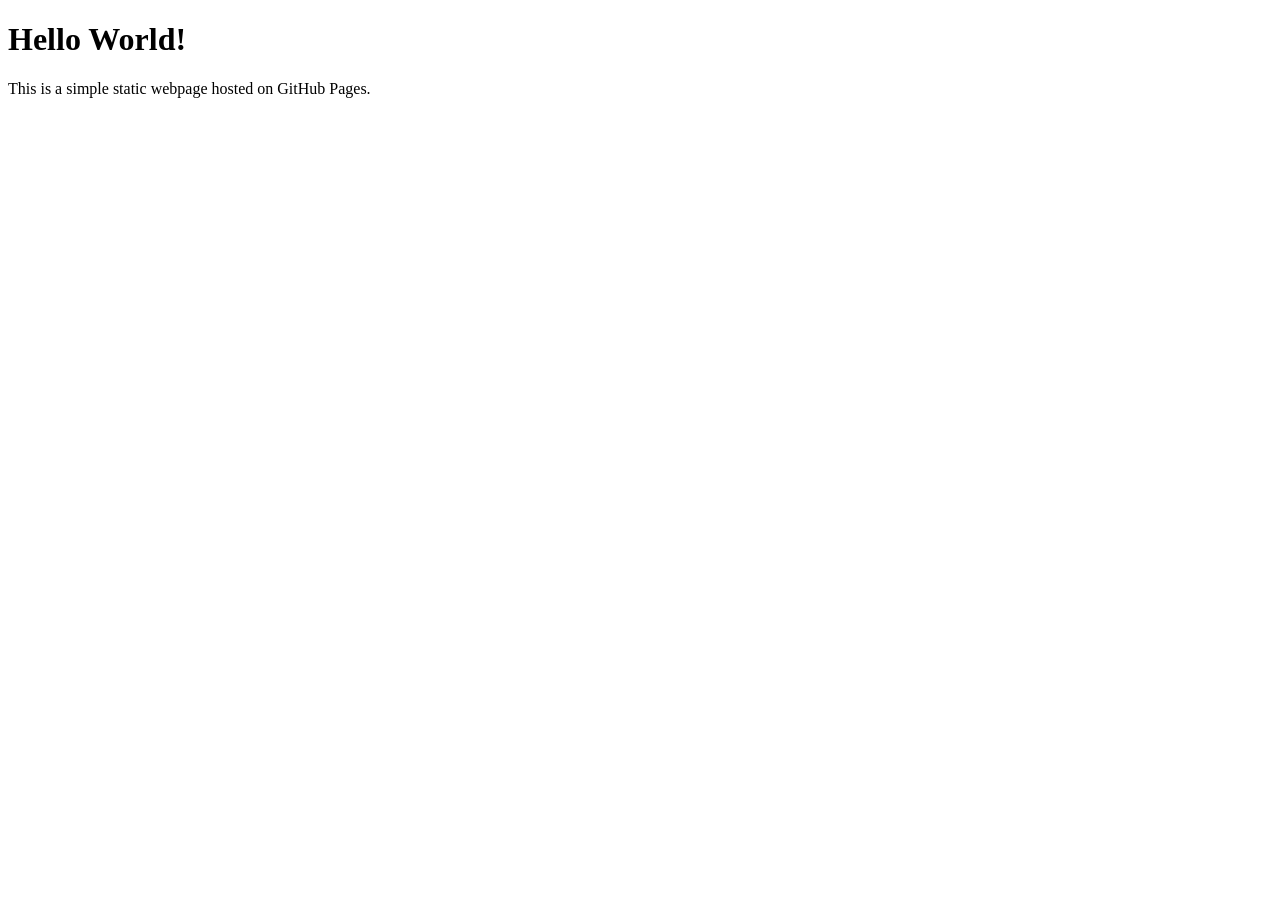
==== index.html @ 8b59b204 "Create index.html" ====
<!DOCTYPE html>
     <html>
     <head>
         <title>Hello World</title>
     </head>
     <body>
         <h1>Hello World!</h1>
         <p>This is a simple static webpage hosted on GitHub Pages.</p>
     </body>
     </html>
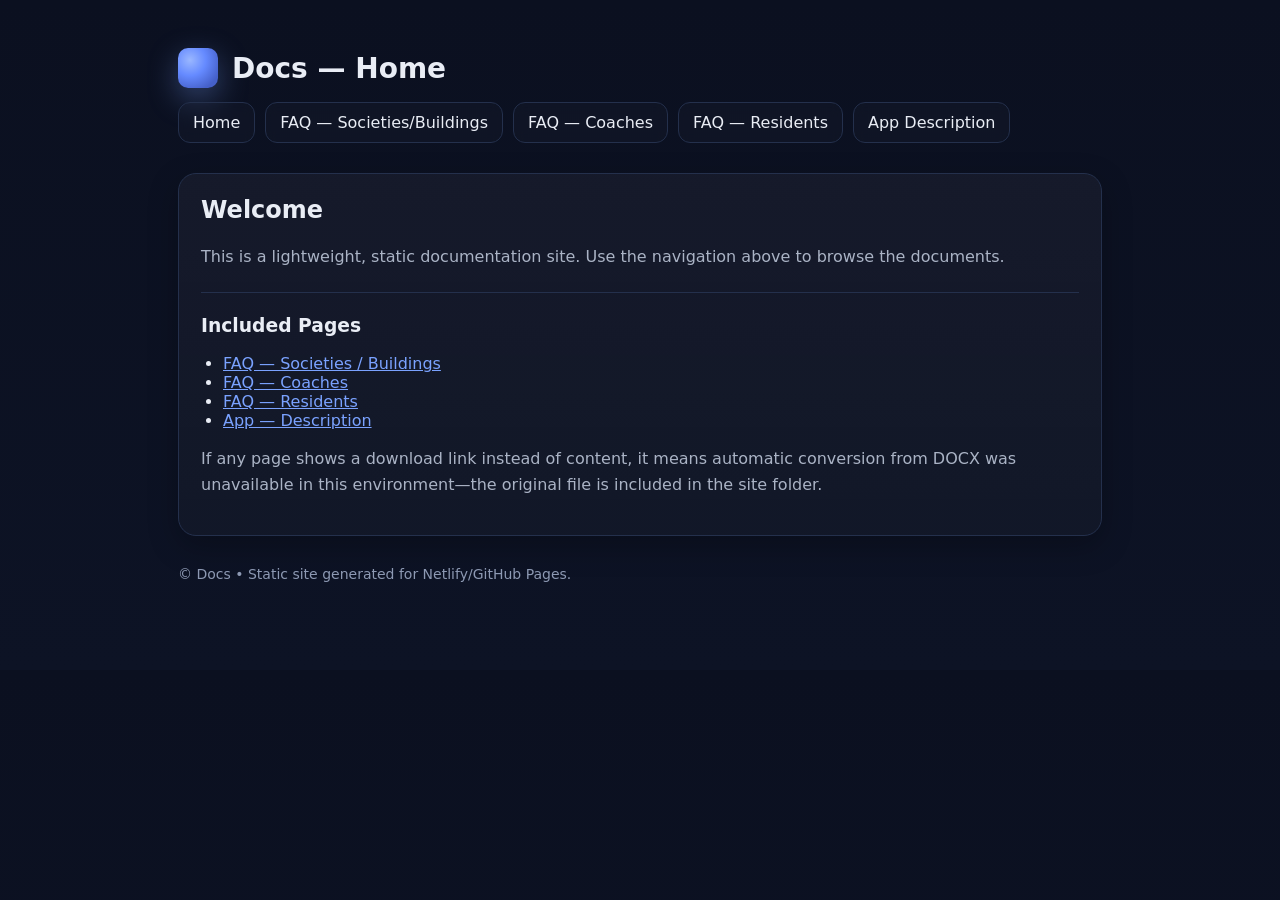
==== commit 53ad71ed: "Add files via upload" ====
--- a/index.html
+++ b/index.html
@@ -1,10 +1,39 @@
- <!DOCTYPE html>
-     <html>
-     <head>
-         <title>Hello World</title>
-     </head>
-     <body>
-         <h1>Hello World!</h1>
-         <p>This is a simple static webpage hosted on GitHub Pages.</p>
-     </body>
-     </html>
+<!doctype html>
+<html lang="en">
+<head>
+  <meta charset="utf-8">
+  <meta name="viewport" content="width=device-width, initial-scale=1">
+  <title>Docs — Home</title>
+  <link rel="stylesheet" href="assets/styles.css">
+</head>
+<body>
+  <div class="container">
+    <div class="header"><div class="logo"></div><h1>Docs — Home</h1></div>
+    
+<nav>
+  <a href="index.html">Home</a>
+  <a href="faq-societies.html">FAQ — Societies/Buildings</a>
+  <a href="faq-coaches.html">FAQ — Coaches</a>
+  <a href="faq-residents.html">FAQ — Residents</a>
+  <a href="app-description.html">App Description</a>
+</nav>
+
+    <div class="card">
+      
+<h2>Welcome</h2>
+<p>This is a lightweight, static documentation site. Use the navigation above to browse the documents.</p>
+<hr/>
+<h3>Included Pages</h3>
+<ul>
+  <li><a href="faq-societies.html">FAQ — Societies / Buildings</a></li>
+  <li><a href="faq-coaches.html">FAQ — Coaches</a></li>
+  <li><a href="faq-residents.html">FAQ — Residents</a></li>
+  <li><a href="app-description.html">App — Description</a></li>
+</ul>
+<p>If any page shows a download link instead of content, it means automatic conversion from DOCX was unavailable in this environment—the original file is included in the site folder.</p>
+
+    </div>
+    <div class="footer">© Docs • Static site generated for Netlify/GitHub Pages.</div>
+  </div>
+</body>
+</html>
--- a/assets/styles.css
+++ b/assets/styles.css
@@ -0,0 +1,19 @@
+
+:root { --bg:#0b1020; --card:#131a2a; --text:#e9edf5; --muted:#aab3c5; --accent:#7aa2ff; }
+*{box-sizing:border-box}
+body{margin:0;font-family:system-ui,-apple-system,Segoe UI,Roboto,Inter,Helvetica,Arial,sans-serif;background:linear-gradient(180deg,#0b1020 0%,#0d1325 100%);color:var(--text);}
+.container{max-width:980px;margin:0 auto;padding:28px;}
+.header{display:flex;gap:14px;align-items:center;margin:20px 0 8px}
+.logo{width:40px;height:40px;border-radius:10px;background:radial-gradient( circle at 30% 30%, #9ab7ff 0, #658aff 40%, #4560c9 80% );box-shadow:0 10px 30px rgba(122,162,255,.35)}
+h1{font-size:28px;margin:0}
+nav{display:flex;flex-wrap:wrap;gap:10px;margin:14px 0 30px}
+nav a{padding:10px 14px;border:1px solid #24304c;border-radius:12px;text-decoration:none;color:var(--text);background:rgba(255,255,255,0.02);backdrop-filter: blur(6px);}
+nav a:hover{border-color:#3b4b73;transform:translateY(-1px);transition:.15s ease}
+.card{background:linear-gradient(180deg, rgba(255,255,255,.04), rgba(255,255,255,.02));border:1px solid #24304c;border-radius:18px;padding:22px;box-shadow:0 10px 30px rgba(0,0,0,.25)}
+.card h2{margin-top:0}
+.card p{color:var(--muted);line-height:1.6}
+.footer{color:#8d99b3;margin:30px 0 60px;font-size:14px}
+hr{border:none;border-top:1px solid #24304c;margin:22px 0}
+ul,ol{padding-left:22px}
+code,kbd,pre{background:#0c1223;border:1px solid #223052;border-radius:8px;padding:2px 6px}
+a{color:var(--accent)}
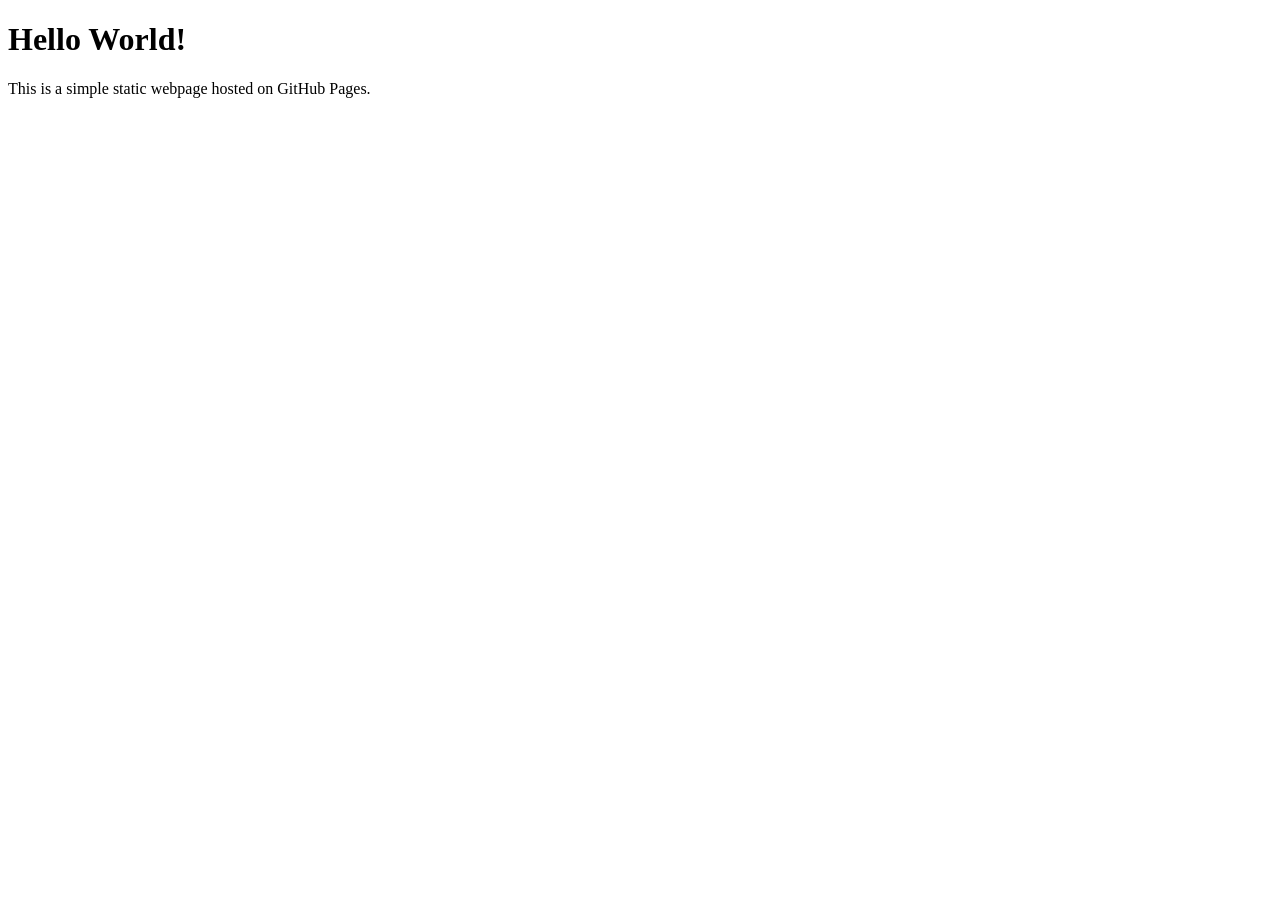
==== commit f88a232f: "Rename index1.html to index.html" ====
--- a/index.html
+++ b/index.html
@@ -1,39 +1,10 @@
-<!doctype html>
-<html lang="en">
-<head>
-  <meta charset="utf-8">
-  <meta name="viewport" content="width=device-width, initial-scale=1">
-  <title>Docs — Home</title>
-  <link rel="stylesheet" href="assets/styles.css">
-</head>
-<body>
-  <div class="container">
-    <div class="header"><div class="logo"></div><h1>Docs — Home</h1></div>
-    
-<nav>
-  <a href="index.html">Home</a>
-  <a href="faq-societies.html">FAQ — Societies/Buildings</a>
-  <a href="faq-coaches.html">FAQ — Coaches</a>
-  <a href="faq-residents.html">FAQ — Residents</a>
-  <a href="app-description.html">App Description</a>
-</nav>
-
-    <div class="card">
-      
-<h2>Welcome</h2>
-<p>This is a lightweight, static documentation site. Use the navigation above to browse the documents.</p>
-<hr/>
-<h3>Included Pages</h3>
-<ul>
-  <li><a href="faq-societies.html">FAQ — Societies / Buildings</a></li>
-  <li><a href="faq-coaches.html">FAQ — Coaches</a></li>
-  <li><a href="faq-residents.html">FAQ — Residents</a></li>
-  <li><a href="app-description.html">App — Description</a></li>
-</ul>
-<p>If any page shows a download link instead of content, it means automatic conversion from DOCX was unavailable in this environment—the original file is included in the site folder.</p>
-
-    </div>
-    <div class="footer">© Docs • Static site generated for Netlify/GitHub Pages.</div>
-  </div>
-</body>
-</html>+ <!DOCTYPE html>
+     <html>
+     <head>
+         <title>Hello World</title>
+     </head>
+     <body>
+         <h1>Hello World!</h1>
+         <p>This is a simple static webpage hosted on GitHub Pages.</p>
+     </body>
+     </html>
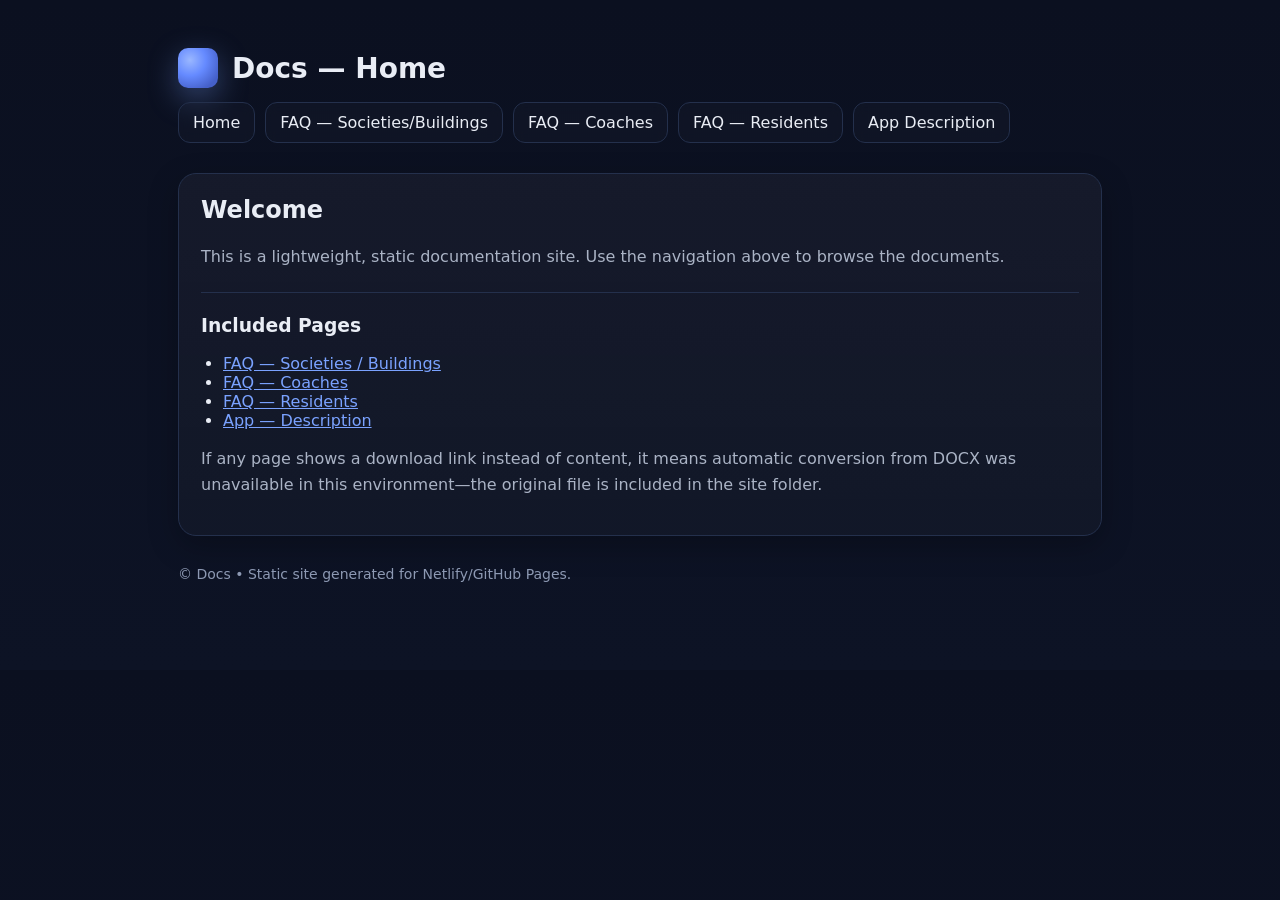
==== commit 9babdef0: "Rename index2.html to index.html" ====
--- a/index.html
+++ b/index.html
@@ -1,10 +1,39 @@
- <!DOCTYPE html>
-     <html>
-     <head>
-         <title>Hello World</title>
-     </head>
-     <body>
-         <h1>Hello World!</h1>
-         <p>This is a simple static webpage hosted on GitHub Pages.</p>
-     </body>
-     </html>
+<!doctype html>
+<html lang="en">
+<head>
+  <meta charset="utf-8">
+  <meta name="viewport" content="width=device-width, initial-scale=1">
+  <title>Docs — Home</title>
+  <link rel="stylesheet" href="assets/styles.css">
+</head>
+<body>
+  <div class="container">
+    <div class="header"><div class="logo"></div><h1>Docs — Home</h1></div>
+    
+<nav>
+  <a href="index.html">Home</a>
+  <a href="faq-societies.html">FAQ — Societies/Buildings</a>
+  <a href="faq-coaches.html">FAQ — Coaches</a>
+  <a href="faq-residents.html">FAQ — Residents</a>
+  <a href="app-description.html">App Description</a>
+</nav>
+
+    <div class="card">
+      
+<h2>Welcome</h2>
+<p>This is a lightweight, static documentation site. Use the navigation above to browse the documents.</p>
+<hr/>
+<h3>Included Pages</h3>
+<ul>
+  <li><a href="faq-societies.html">FAQ — Societies / Buildings</a></li>
+  <li><a href="faq-coaches.html">FAQ — Coaches</a></li>
+  <li><a href="faq-residents.html">FAQ — Residents</a></li>
+  <li><a href="app-description.html">App — Description</a></li>
+</ul>
+<p>If any page shows a download link instead of content, it means automatic conversion from DOCX was unavailable in this environment—the original file is included in the site folder.</p>
+
+    </div>
+    <div class="footer">© Docs • Static site generated for Netlify/GitHub Pages.</div>
+  </div>
+</body>
+</html>
--- a/assets/styles.css
+++ b/assets/styles.css
@@ -0,0 +1,19 @@
+
+:root { --bg:#0b1020; --card:#131a2a; --text:#e9edf5; --muted:#aab3c5; --accent:#7aa2ff; }
+*{box-sizing:border-box}
+body{margin:0;font-family:system-ui,-apple-system,Segoe UI,Roboto,Inter,Helvetica,Arial,sans-serif;background:linear-gradient(180deg,#0b1020 0%,#0d1325 100%);color:var(--text);}
+.container{max-width:980px;margin:0 auto;padding:28px;}
+.header{display:flex;gap:14px;align-items:center;margin:20px 0 8px}
+.logo{width:40px;height:40px;border-radius:10px;background:radial-gradient( circle at 30% 30%, #9ab7ff 0, #658aff 40%, #4560c9 80% );box-shadow:0 10px 30px rgba(122,162,255,.35)}
+h1{font-size:28px;margin:0}
+nav{display:flex;flex-wrap:wrap;gap:10px;margin:14px 0 30px}
+nav a{padding:10px 14px;border:1px solid #24304c;border-radius:12px;text-decoration:none;color:var(--text);background:rgba(255,255,255,0.02);backdrop-filter: blur(6px);}
+nav a:hover{border-color:#3b4b73;transform:translateY(-1px);transition:.15s ease}
+.card{background:linear-gradient(180deg, rgba(255,255,255,.04), rgba(255,255,255,.02));border:1px solid #24304c;border-radius:18px;padding:22px;box-shadow:0 10px 30px rgba(0,0,0,.25)}
+.card h2{margin-top:0}
+.card p{color:var(--muted);line-height:1.6}
+.footer{color:#8d99b3;margin:30px 0 60px;font-size:14px}
+hr{border:none;border-top:1px solid #24304c;margin:22px 0}
+ul,ol{padding-left:22px}
+code,kbd,pre{background:#0c1223;border:1px solid #223052;border-radius:8px;padding:2px 6px}
+a{color:var(--accent)}
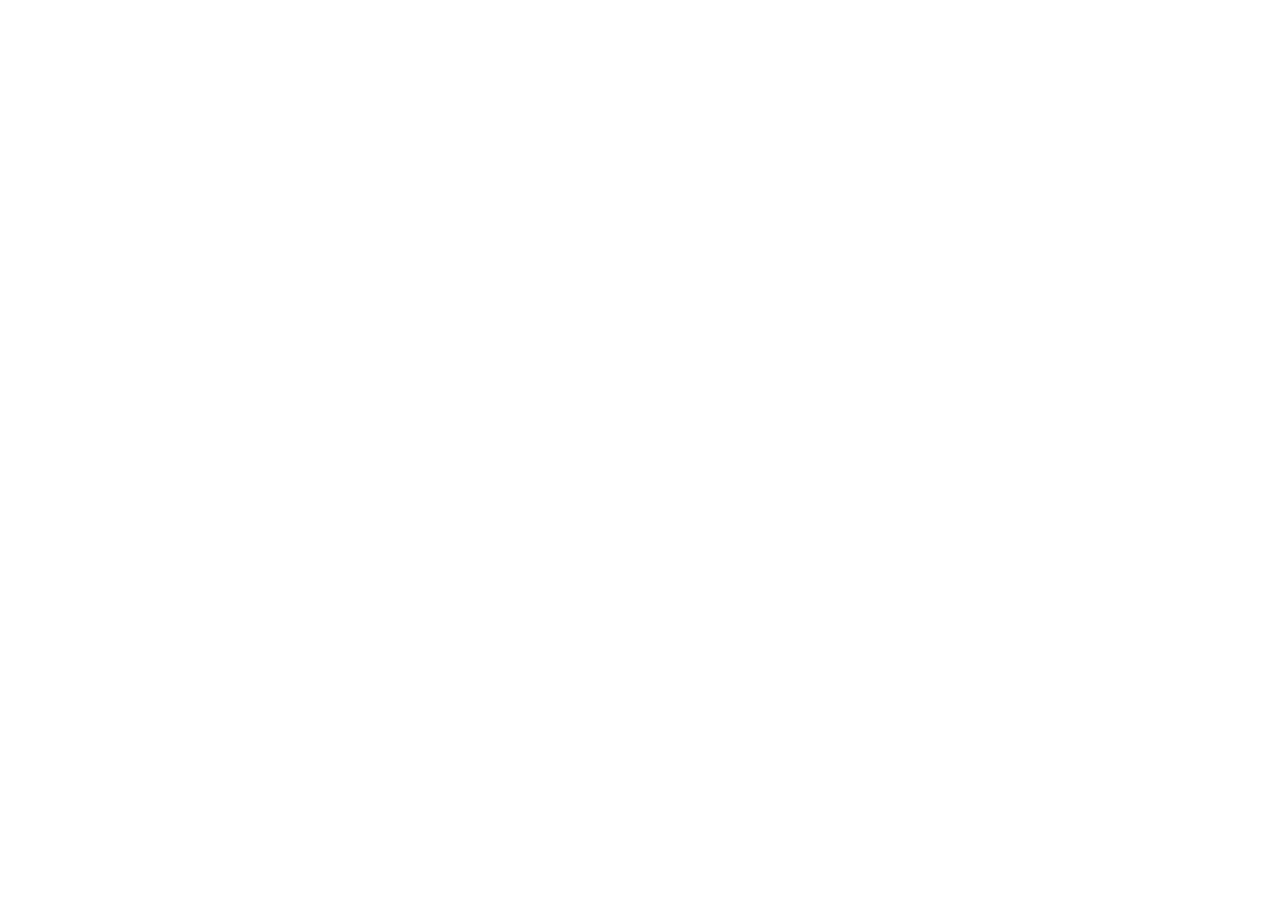
==== commit 0a44d956: "wip" ====
--- a/index.html
+++ b/index.html
@@ -1,39 +1,24 @@
 <!doctype html>
 <html lang="en">
-<head>
-  <meta charset="utf-8">
-  <meta name="viewport" content="width=device-width, initial-scale=1">
-  <title>Docs — Home</title>
-  <link rel="stylesheet" href="assets/styles.css">
-</head>
-<body>
-  <div class="container">
-    <div class="header"><div class="logo"></div><h1>Docs — Home</h1></div>
-    
-<nav>
-  <a href="index.html">Home</a>
-  <a href="faq-societies.html">FAQ — Societies/Buildings</a>
-  <a href="faq-coaches.html">FAQ — Coaches</a>
-  <a href="faq-residents.html">FAQ — Residents</a>
-  <a href="app-description.html">App Description</a>
-</nav>
+  <head>
+    <meta charset="UTF-8" />
+    <meta name="viewport" content="width=device-width, initial-scale=1.0" />
+    <title>FitGrouper - Professional Group Fitness for Residential Communities</title>
+    <meta name="description" content="Expert-led Yoga, Pilates, and Aqua Aerobics classes for residential societies. Seamless scheduling, flexible payment models, and professional fitness management." />
+    <meta name="author" content="FitGrouper" />
 
-    <div class="card">
-      
-<h2>Welcome</h2>
-<p>This is a lightweight, static documentation site. Use the navigation above to browse the documents.</p>
-<hr/>
-<h3>Included Pages</h3>
-<ul>
-  <li><a href="faq-societies.html">FAQ — Societies / Buildings</a></li>
-  <li><a href="faq-coaches.html">FAQ — Coaches</a></li>
-  <li><a href="faq-residents.html">FAQ — Residents</a></li>
-  <li><a href="app-description.html">App — Description</a></li>
-</ul>
-<p>If any page shows a download link instead of content, it means automatic conversion from DOCX was unavailable in this environment—the original file is included in the site folder.</p>
+    <meta property="og:title" content="FitGrouper - Professional Group Fitness for Residential Communities" />
+    <meta property="og:description" content="Expert-led Yoga, Pilates, and Aqua Aerobics classes for residential societies. Seamless scheduling, flexible payment models, and professional fitness management." />
+    <meta property="og:type" content="website" />
+    <meta property="og:image" content="https://lovable.dev/opengraph-image-p98pqg.png" />
 
-    </div>
-    <div class="footer">© Docs • Static site generated for Netlify/GitHub Pages.</div>
-  </div>
-</body>
+    <meta name="twitter:card" content="summary_large_image" />
+    <meta name="twitter:site" content="@FitGrouper" />
+    <meta name="twitter:image" content="https://lovable.dev/opengraph-image-p98pqg.png" />
+  </head>
+
+  <body>
+    <div id="root"></div>
+    <script type="module" src="/src/main.tsx"></script>
+  </body>
 </html>
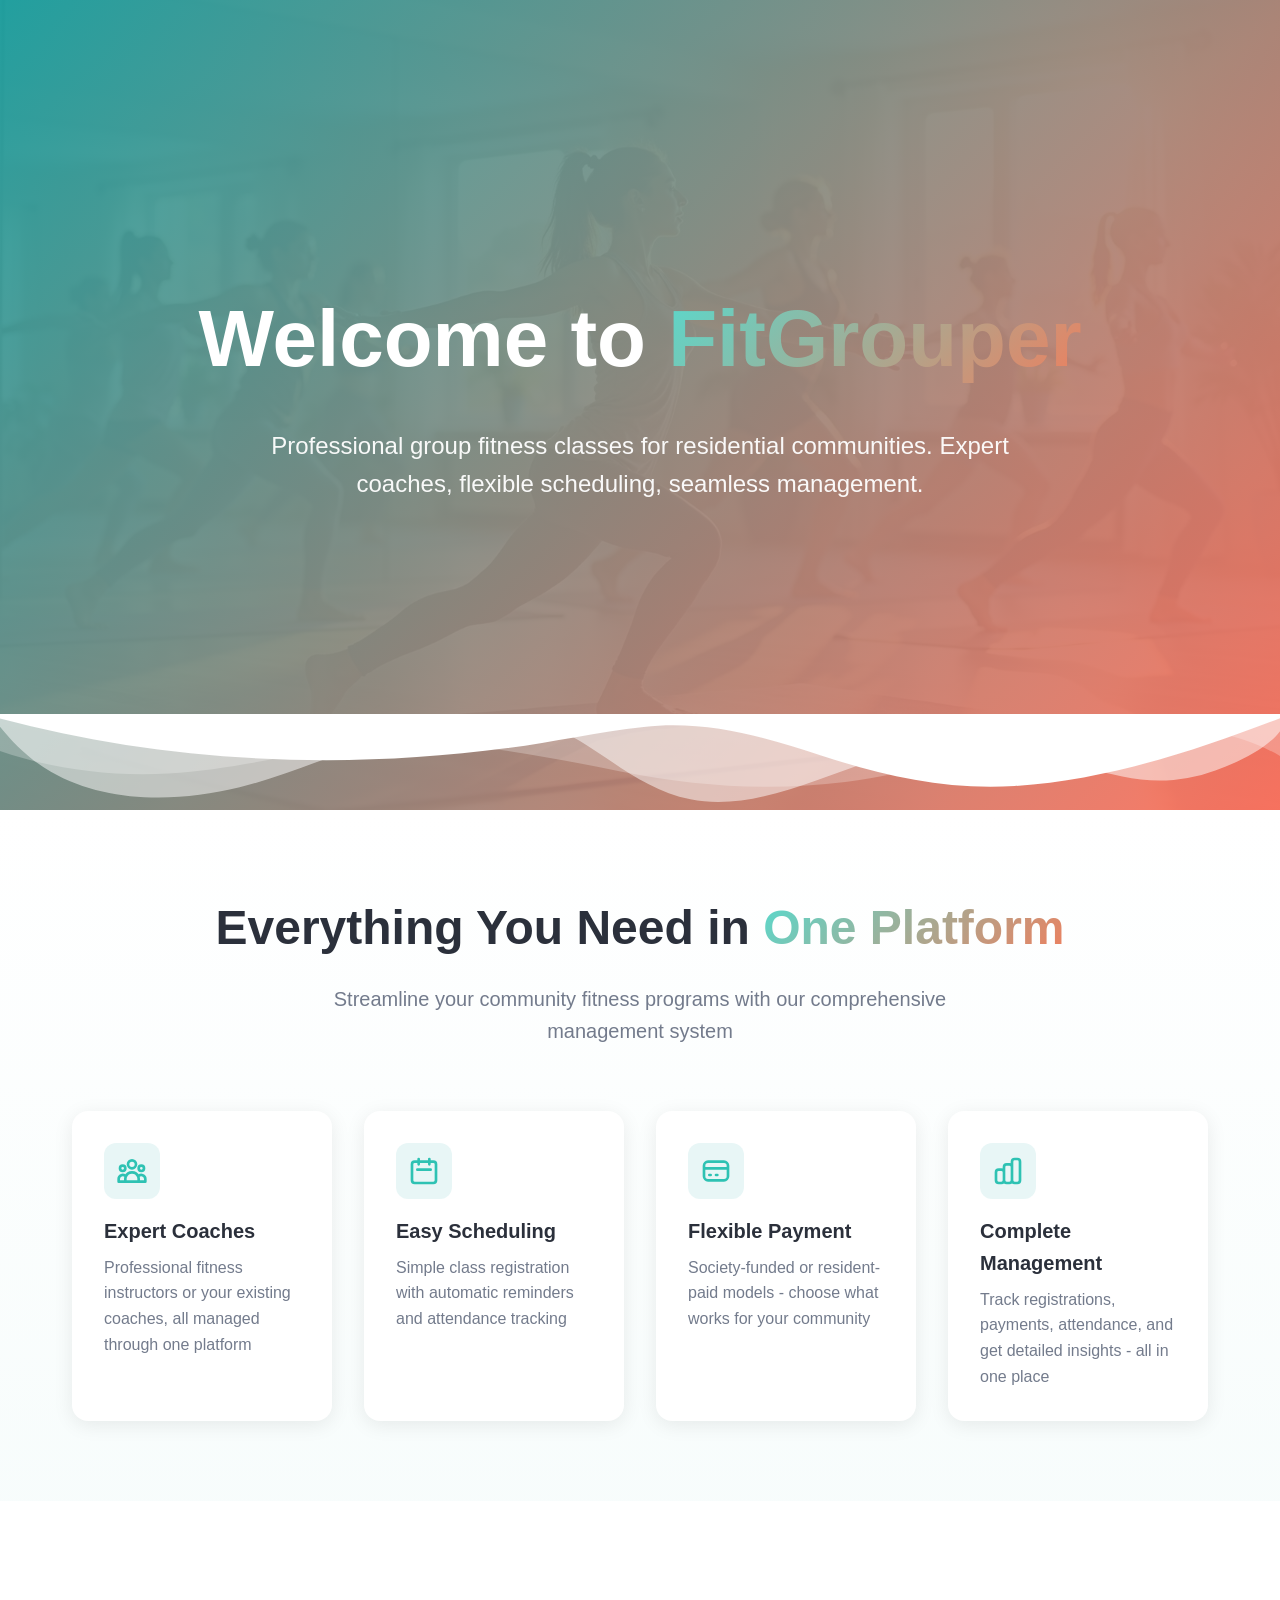
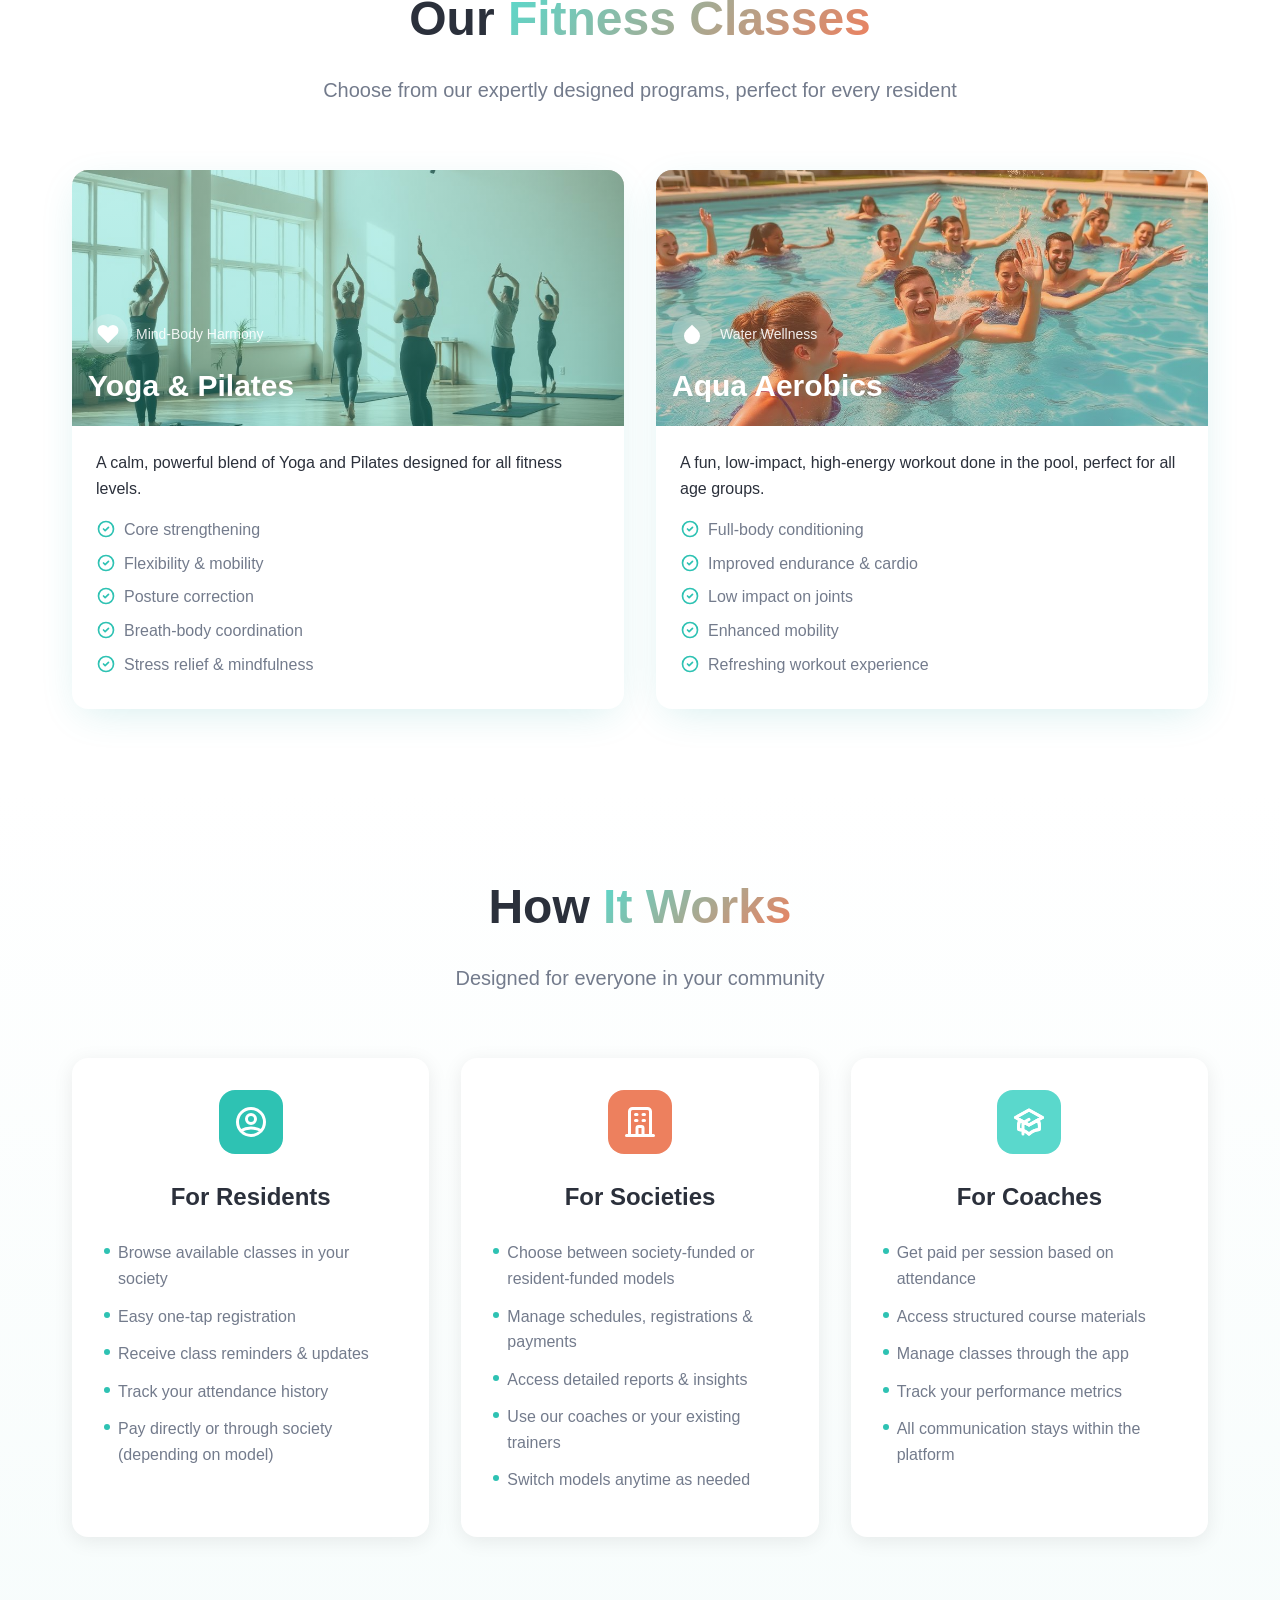
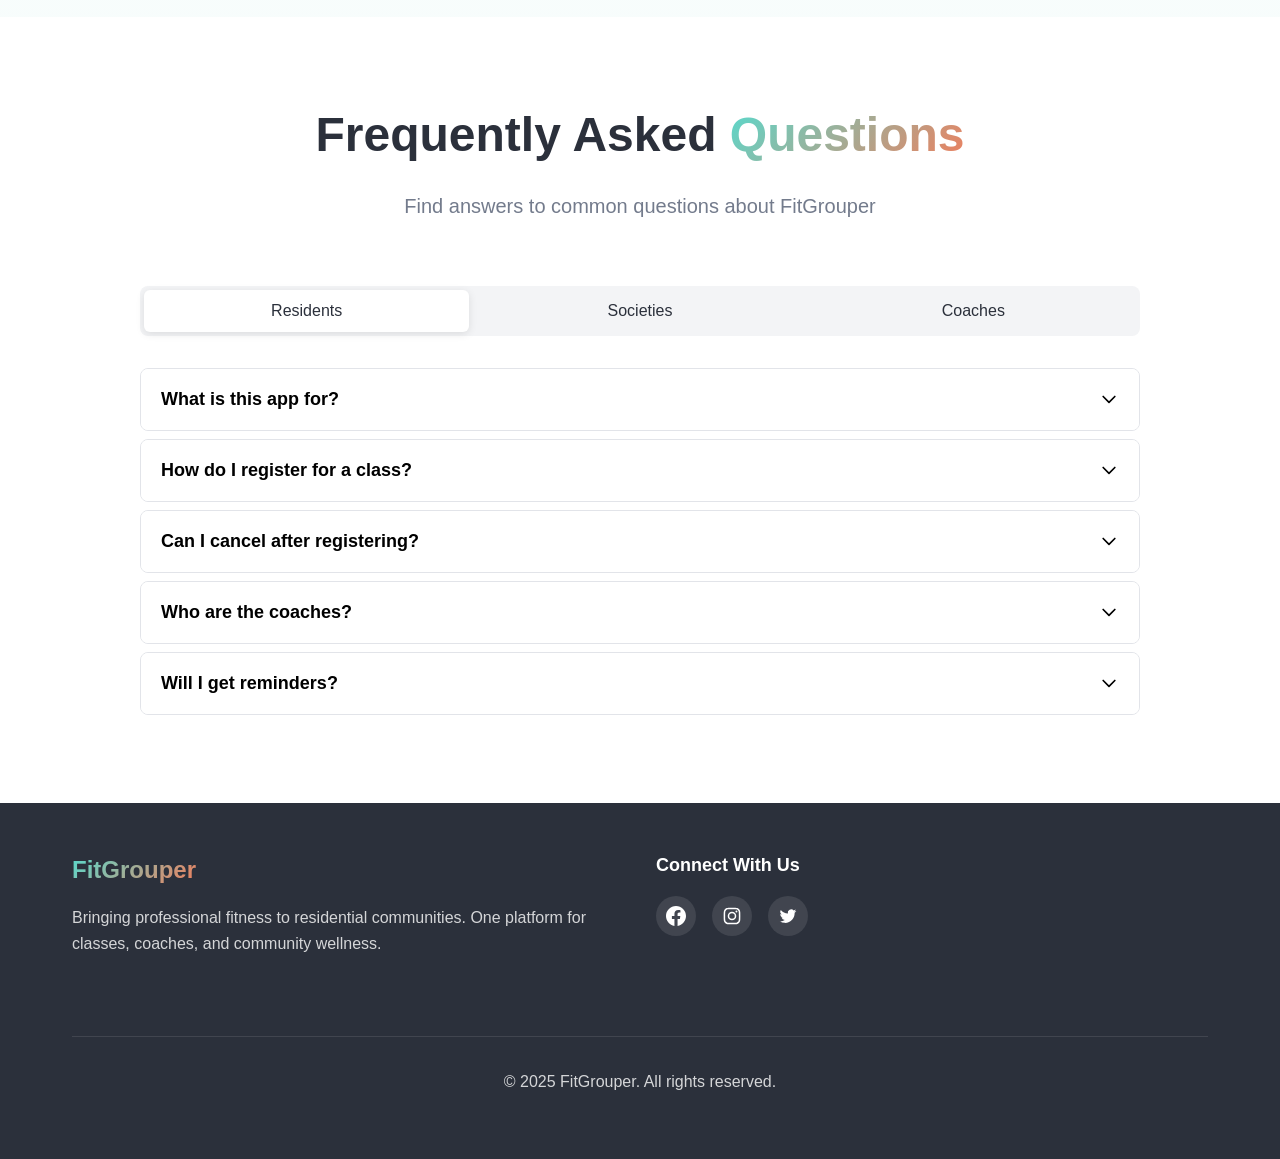
==== commit 0703bef3: "wip2" ====
--- a/index.html
+++ b/index.html
@@ -1,24 +1,1161 @@
-<!doctype html>
+<!DOCTYPE html>
 <html lang="en">
-  <head>
-    <meta charset="UTF-8" />
-    <meta name="viewport" content="width=device-width, initial-scale=1.0" />
+<head>
+    <meta charset="UTF-8">
+    <meta name="viewport" content="width=device-width, initial-scale=1.0">
     <title>FitGrouper - Professional Group Fitness for Residential Communities</title>
-    <meta name="description" content="Expert-led Yoga, Pilates, and Aqua Aerobics classes for residential societies. Seamless scheduling, flexible payment models, and professional fitness management." />
-    <meta name="author" content="FitGrouper" />
+    <meta name="description" content="Expert-led Yoga, Pilates, and Aqua Aerobics classes for residential societies. Seamless scheduling, flexible payment models, and professional fitness management.">
+    <meta name="author" content="FitGrouper">
+    
+    <style>
+        /* CSS Reset & Base */
+        * {
+            margin: 0;
+            padding: 0;
+            box-sizing: border-box;
+        }
+        
+        :root {
+            --primary: hsl(174, 62%, 47%);
+            --primary-glow: hsl(174, 62%, 60%);
+            --secondary: hsl(14, 80%, 65%);
+            --foreground: hsl(220, 15%, 20%);
+            --background: hsl(0, 0%, 100%);
+            --muted: hsl(220, 15%, 96%);
+            --muted-foreground: hsl(220, 10%, 50%);
+            --card: hsl(0, 0%, 100%);
+            --border: hsl(220, 15%, 90%);
+        }
+        
+        html {
+            scroll-behavior: smooth;
+        }
+        
+        body {
+            font-family: -apple-system, BlinkMacSystemFont, 'Segoe UI', Roboto, 'Helvetica Neue', Arial, sans-serif;
+            line-height: 1.6;
+            color: var(--foreground);
+            background-color: var(--background);
+            -webkit-font-smoothing: antialiased;
+        }
+        
+        .container {
+            max-width: 1200px;
+            margin: 0 auto;
+            padding: 0 2rem;
+        }
+        
+        /* Hero Section */
+        .hero {
+            position: relative;
+            min-height: 90vh;
+            display: flex;
+            align-items: center;
+            justify-content: center;
+            overflow: hidden;
+            color: white;
+            text-align: center;
+        }
+        
+        .hero-bg {
+            position: absolute;
+            top: 0;
+            left: 0;
+            width: 100%;
+            height: 100%;
+            object-fit: cover;
+            z-index: 0;
+        }
+        
+        .hero-overlay {
+            position: absolute;
+            top: 0;
+            left: 0;
+            width: 100%;
+            height: 100%;
+            background: linear-gradient(135deg, rgba(32, 164, 164, 0.95), rgba(255, 114, 94, 0.95));
+            z-index: 1;
+        }
+        
+        .hero-content {
+            position: relative;
+            z-index: 2;
+            padding: 5rem 2rem;
+        }
+        
+        .hero h1 {
+            font-size: clamp(2.5rem, 8vw, 5rem);
+            font-weight: 700;
+            margin-bottom: 1.5rem;
+        }
+        
+        .text-gradient {
+            background: linear-gradient(135deg, hsl(174, 62%, 60%), hsl(14, 80%, 65%));
+            -webkit-background-clip: text;
+            -webkit-text-fill-color: transparent;
+            background-clip: text;
+        }
+        
+        .hero p {
+            font-size: clamp(1.1rem, 3vw, 1.5rem);
+            margin-bottom: 2rem;
+            max-width: 800px;
+            margin-left: auto;
+            margin-right: auto;
+            opacity: 0.95;
+        }
+        
+        .hero-wave {
+            position: absolute;
+            bottom: 0;
+            left: 0;
+            width: 100%;
+            height: 6rem;
+            z-index: 2;
+        }
+        
+        /* Section Styles */
+        section {
+            padding: 5rem 0;
+        }
+        
+        .bg-gradient-subtle {
+            background: linear-gradient(180deg, hsl(0, 0%, 100%), hsl(174, 50%, 98%));
+        }
+        
+        .section-header {
+            text-align: center;
+            margin-bottom: 4rem;
+        }
+        
+        .section-header h2 {
+            font-size: clamp(2rem, 5vw, 3rem);
+            font-weight: 700;
+            margin-bottom: 1rem;
+        }
+        
+        .section-header p {
+            font-size: 1.25rem;
+            color: var(--muted-foreground);
+            max-width: 700px;
+            margin: 0 auto;
+        }
+        
+        /* Grid Layouts */
+        .grid {
+            display: grid;
+            gap: 2rem;
+        }
+        
+        .grid-cols-1 { grid-template-columns: 1fr; }
+        .grid-cols-2 { grid-template-columns: repeat(2, 1fr); }
+        .grid-cols-3 { grid-template-columns: repeat(3, 1fr); }
+        .grid-cols-4 { grid-template-columns: repeat(4, 1fr); }
+        
+        @media (max-width: 1024px) {
+            .grid-cols-4 { grid-template-columns: repeat(2, 1fr); }
+            .grid-cols-3 { grid-template-columns: 1fr; }
+        }
+        
+        @media (max-width: 768px) {
+            .grid-cols-2 { grid-template-columns: 1fr; }
+        }
+        
+        /* Cards */
+        .card {
+            background: var(--card);
+            border-radius: 1rem;
+            padding: 2rem;
+            box-shadow: 0 4px 20px rgba(0, 0, 0, 0.08);
+            transition: all 0.3s cubic-bezier(0.4, 0, 0.2, 1);
+        }
+        
+        .card:hover {
+            box-shadow: 0 10px 40px -10px rgba(32, 164, 164, 0.2);
+            transform: translateY(-2px);
+        }
+        
+        .icon-box {
+            width: 3.5rem;
+            height: 3.5rem;
+            background: rgba(32, 164, 164, 0.1);
+            border-radius: 0.75rem;
+            display: flex;
+            align-items: center;
+            justify-content: center;
+            margin-bottom: 1rem;
+            transition: all 0.3s;
+        }
+        
+        .card:hover .icon-box {
+            background: linear-gradient(135deg, hsl(174, 62%, 47%), hsl(174, 62%, 60%));
+        }
+        
+        .icon {
+            width: 2rem;
+            height: 2rem;
+            color: var(--primary);
+        }
+        
+        .card:hover .icon {
+            color: white;
+        }
+        
+        .card h3 {
+            font-size: 1.25rem;
+            font-weight: 600;
+            margin-bottom: 0.5rem;
+        }
+        
+        .card p {
+            color: var(--muted-foreground);
+        }
+        
+        /* Class Cards */
+        .class-card {
+            background: var(--card);
+            border-radius: 1rem;
+            overflow: hidden;
+            box-shadow: 0 10px 40px -10px rgba(32, 164, 164, 0.2);
+            transition: all 0.3s;
+        }
+        
+        .class-card:hover {
+            box-shadow: 0 20px 60px -10px rgba(32, 164, 164, 0.3);
+        }
+        
+        .class-image-wrapper {
+            position: relative;
+            height: 16rem;
+            overflow: hidden;
+        }
+        
+        .class-image {
+            width: 100%;
+            height: 100%;
+            object-fit: cover;
+            transition: transform 0.5s;
+        }
+        
+        .class-card:hover .class-image {
+            transform: scale(1.1);
+        }
+        
+        .class-overlay {
+            position: absolute;
+            top: 0;
+            left: 0;
+            width: 100%;
+            height: 100%;
+            opacity: 0.4;
+            transition: opacity 0.3s;
+        }
+        
+        .class-card:hover .class-overlay {
+            opacity: 0.3;
+        }
+        
+        .yoga-gradient {
+            background: linear-gradient(to top, hsl(174, 62%, 47%), hsl(174, 62%, 60%));
+        }
+        
+        .aqua-gradient {
+            background: linear-gradient(to top, hsl(14, 80%, 65%), hsl(27, 80%, 60%));
+        }
+        
+        .class-header {
+            position: absolute;
+            bottom: 1rem;
+            left: 1rem;
+            right: 1rem;
+            color: white;
+        }
+        
+        .class-icon-badge {
+            display: inline-flex;
+            align-items: center;
+            gap: 0.5rem;
+            margin-bottom: 0.5rem;
+        }
+        
+        .class-icon-circle {
+            width: 2.5rem;
+            height: 2.5rem;
+            background: rgba(255, 255, 255, 0.2);
+            backdrop-filter: blur(10px);
+            border-radius: 50%;
+            display: flex;
+            align-items: center;
+            justify-content: center;
+        }
+        
+        .class-subtitle {
+            color: rgba(255, 255, 255, 0.9);
+            font-size: 0.875rem;
+            font-weight: 500;
+        }
+        
+        .class-title {
+            font-size: 1.875rem;
+            font-weight: 700;
+        }
+        
+        .class-content {
+            padding: 1.5rem;
+        }
+        
+        .class-description {
+            margin-bottom: 1rem;
+        }
+        
+        .benefit-list {
+            list-style: none;
+        }
+        
+        .benefit-item {
+            display: flex;
+            align-items: flex-start;
+            gap: 0.5rem;
+            margin-bottom: 0.5rem;
+            color: var(--muted-foreground);
+        }
+        
+        .check-icon {
+            width: 1.25rem;
+            height: 1.25rem;
+            color: var(--primary);
+            flex-shrink: 0;
+            margin-top: 0.125rem;
+        }
+        
+        /* How It Works */
+        .audience-card {
+            background: var(--card);
+            padding: 2rem;
+            border-radius: 1rem;
+            box-shadow: 0 4px 20px rgba(0, 0, 0, 0.08);
+            transition: all 0.3s;
+        }
+        
+        .audience-card:hover {
+            box-shadow: 0 10px 40px -10px rgba(32, 164, 164, 0.2);
+        }
+        
+        .audience-icon {
+            width: 4rem;
+            height: 4rem;
+            border-radius: 1rem;
+            display: flex;
+            align-items: center;
+            justify-content: center;
+            margin: 0 auto 1.5rem;
+        }
+        
+        .bg-primary { background-color: var(--primary); }
+        .bg-secondary { background-color: var(--secondary); }
+        .bg-primary-glow { background-color: var(--primary-glow); }
+        
+        .audience-icon svg {
+            width: 2.25rem;
+            height: 2.25rem;
+            color: white;
+        }
+        
+        .audience-card h3 {
+            text-align: center;
+            font-size: 1.5rem;
+            font-weight: 700;
+            margin-bottom: 1.5rem;
+        }
+        
+        .feature-list {
+            list-style: none;
+        }
+        
+        .feature-item {
+            display: flex;
+            align-items: flex-start;
+            gap: 0.5rem;
+            margin-bottom: 0.75rem;
+        }
+        
+        .bullet-dot {
+            width: 0.375rem;
+            height: 0.375rem;
+            border-radius: 50%;
+            background: var(--primary);
+            margin-top: 0.5rem;
+            flex-shrink: 0;
+        }
+        
+        .feature-item span {
+            color: var(--muted-foreground);
+        }
+        
+        /* FAQ Section */
+        .faq-tabs {
+            max-width: 1000px;
+            margin: 0 auto;
+        }
+        
+        .tab-list {
+            display: grid;
+            grid-template-columns: repeat(3, 1fr);
+            gap: 0.5rem;
+            margin-bottom: 2rem;
+            background: var(--muted);
+            padding: 0.25rem;
+            border-radius: 0.5rem;
+        }
+        
+        @media (max-width: 640px) {
+            .tab-list { grid-template-columns: 1fr; }
+        }
+        
+        .tab-button {
+            padding: 0.75rem 1rem;
+            background: transparent;
+            border: none;
+            border-radius: 0.375rem;
+            cursor: pointer;
+            font-size: 1rem;
+            font-weight: 500;
+            color: var(--foreground);
+            transition: all 0.2s;
+        }
+        
+        .tab-button:hover {
+            background: rgba(32, 164, 164, 0.1);
+        }
+        
+        .tab-button.active {
+            background: white;
+            box-shadow: 0 2px 8px rgba(0, 0, 0, 0.1);
+        }
+        
+        .tab-content {
+            display: none;
+        }
+        
+        .tab-content.active {
+            display: block;
+        }
+        
+        .accordion-item {
+            border: 1px solid var(--border);
+            border-radius: 0.5rem;
+            margin-bottom: 0.5rem;
+            overflow: hidden;
+        }
+        
+        .accordion-trigger {
+            width: 100%;
+            padding: 1.25rem;
+            background: white;
+            border: none;
+            text-align: left;
+            font-size: 1.125rem;
+            font-weight: 600;
+            cursor: pointer;
+            display: flex;
+            justify-content: space-between;
+            align-items: center;
+            gap: 1rem;
+            transition: background 0.2s;
+        }
+        
+        .accordion-trigger:hover {
+            background: var(--muted);
+        }
+        
+        .accordion-icon {
+            width: 1.25rem;
+            height: 1.25rem;
+            flex-shrink: 0;
+            transition: transform 0.2s;
+        }
+        
+        .accordion-item.open .accordion-icon {
+            transform: rotate(180deg);
+        }
+        
+        .accordion-content {
+            max-height: 0;
+            overflow: hidden;
+            transition: max-height 0.3s ease-out;
+        }
+        
+        .accordion-item.open .accordion-content {
+            max-height: 500px;
+        }
+        
+        .accordion-content-inner {
+            padding: 1.25rem;
+            color: var(--muted-foreground);
+            font-size: 1rem;
+        }
+        
+        /* Footer */
+        footer {
+            background: var(--foreground);
+            color: var(--background);
+            padding: 3rem 0 2rem;
+        }
+        
+        footer h3 {
+            font-size: 1.5rem;
+            font-weight: 700;
+            margin-bottom: 1rem;
+        }
+        
+        footer p {
+            color: rgba(255, 255, 255, 0.8);
+            margin-bottom: 2rem;
+        }
+        
+        .footer-heading {
+            font-size: 1.125rem;
+            font-weight: 600;
+            margin-bottom: 1rem;
+        }
+        
+        .social-links {
+            display: flex;
+            gap: 1rem;
+            list-style: none;
+        }
+        
+        .social-link {
+            width: 2.5rem;
+            height: 2.5rem;
+            background: rgba(255, 255, 255, 0.1);
+            border-radius: 50%;
+            display: flex;
+            align-items: center;
+            justify-content: center;
+            transition: all 0.3s;
+        }
+        
+        .social-link:hover {
+            background: var(--primary);
+            transform: translateY(-2px);
+        }
+        
+        .social-link svg {
+            width: 1.25rem;
+            height: 1.25rem;
+            color: white;
+        }
+        
+        .footer-bottom {
+            margin-top: 3rem;
+            padding-top: 2rem;
+            border-top: 1px solid rgba(255, 255, 255, 0.1);
+            text-align: center;
+            color: rgba(255, 255, 255, 0.6);
+        }
+    </style>
+</head>
+<body>
+    <!-- Hero Section -->
+    <section class="hero">
+        <img src="src/assets/hero-fitness.jpg" alt="Group fitness class" class="hero-bg">
+        <div class="hero-overlay"></div>
+        <div class="hero-content container">
+            <h1>Welcome to <span class="text-gradient">FitGrouper</span></h1>
+            <p>Professional group fitness classes for residential communities. Expert coaches, flexible scheduling, seamless management.</p>
+        </div>
+        <svg class="hero-wave" viewBox="0 0 1200 120" preserveAspectRatio="none">
+            <path d="M0,0V46.29c47.79,22.2,103.59,32.17,158,28,70.36-5.37,136.33-33.31,206.8-37.5C438.64,32.43,512.34,53.67,583,72.05c69.27,18,138.3,24.88,209.4,13.08,36.15-6,69.85-17.84,104.45-29.34C989.49,25,1113-14.29,1200,52.47V0Z" opacity=".25" fill="white"></path>
+            <path d="M0,0V15.81C13,36.92,27.64,56.86,47.69,72.05,99.41,111.27,165,111,224.58,91.58c31.15-10.15,60.09-26.07,89.67-39.8,40.92-19,84.73-46,130.83-49.67,36.26-2.85,70.9,9.42,98.6,31.56,31.77,25.39,62.32,62,103.63,73,40.44,10.79,81.35-6.69,119.13-24.28s75.16-39,116.92-43.05c59.73-5.85,113.28,22.88,168.9,38.84,30.2,8.66,59,6.17,87.09-7.5,22.43-10.89,48-26.93,60.65-49.24V0Z" opacity=".5" fill="white"></path>
+            <path d="M0,0V5.63C149.93,59,314.09,71.32,475.83,42.57c43-7.64,84.23-20.12,127.61-26.46,59-8.63,112.48,12.24,165.56,35.4C827.93,77.22,886,95.24,951.2,90c86.53-7,172.46-45.71,248.8-84.81V0Z" fill="white"></path>
+        </svg>
+    </section>
 
-    <meta property="og:title" content="FitGrouper - Professional Group Fitness for Residential Communities" />
-    <meta property="og:description" content="Expert-led Yoga, Pilates, and Aqua Aerobics classes for residential societies. Seamless scheduling, flexible payment models, and professional fitness management." />
-    <meta property="og:type" content="website" />
-    <meta property="og:image" content="https://lovable.dev/opengraph-image-p98pqg.png" />
+    <!-- Features Section -->
+    <section class="bg-gradient-subtle">
+        <div class="container">
+            <div class="section-header">
+                <h2>Everything You Need in <span class="text-gradient">One Platform</span></h2>
+                <p>Streamline your community fitness programs with our comprehensive management system</p>
+            </div>
+            
+            <div class="grid grid-cols-4">
+                <div class="card">
+                    <div class="icon-box">
+                        <svg class="icon" fill="none" stroke="currentColor" viewBox="0 0 24 24">
+                            <path stroke-linecap="round" stroke-linejoin="round" stroke-width="2" d="M17 20h5v-2a3 3 0 00-5.356-1.857M17 20H7m10 0v-2c0-.656-.126-1.283-.356-1.857M7 20H2v-2a3 3 0 015.356-1.857M7 20v-2c0-.656.126-1.283.356-1.857m0 0a5.002 5.002 0 019.288 0M15 7a3 3 0 11-6 0 3 3 0 016 0zm6 3a2 2 0 11-4 0 2 2 0 014 0zM7 10a2 2 0 11-4 0 2 2 0 014 0z"></path>
+                        </svg>
+                    </div>
+                    <h3>Expert Coaches</h3>
+                    <p>Professional fitness instructors or your existing coaches, all managed through one platform</p>
+                </div>
+                
+                <div class="card">
+                    <div class="icon-box">
+                        <svg class="icon" fill="none" stroke="currentColor" viewBox="0 0 24 24">
+                            <path stroke-linecap="round" stroke-linejoin="round" stroke-width="2" d="M8 7V3m8 4V3m-9 8h10M5 21h14a2 2 0 002-2V7a2 2 0 00-2-2H5a2 2 0 00-2 2v12a2 2 0 002 2z"></path>
+                        </svg>
+                    </div>
+                    <h3>Easy Scheduling</h3>
+                    <p>Simple class registration with automatic reminders and attendance tracking</p>
+                </div>
+                
+                <div class="card">
+                    <div class="icon-box">
+                        <svg class="icon" fill="none" stroke="currentColor" viewBox="0 0 24 24">
+                            <path stroke-linecap="round" stroke-linejoin="round" stroke-width="2" d="M3 10h18M7 15h1m4 0h1m-7 4h12a3 3 0 003-3V8a3 3 0 00-3-3H6a3 3 0 00-3 3v8a3 3 0 003 3z"></path>
+                        </svg>
+                    </div>
+                    <h3>Flexible Payment</h3>
+                    <p>Society-funded or resident-paid models - choose what works for your community</p>
+                </div>
+                
+                <div class="card">
+                    <div class="icon-box">
+                        <svg class="icon" fill="none" stroke="currentColor" viewBox="0 0 24 24">
+                            <path stroke-linecap="round" stroke-linejoin="round" stroke-width="2" d="M9 19v-6a2 2 0 00-2-2H5a2 2 0 00-2 2v6a2 2 0 002 2h2a2 2 0 002-2zm0 0V9a2 2 0 012-2h2a2 2 0 012 2v10m-6 0a2 2 0 002 2h2a2 2 0 002-2m0 0V5a2 2 0 012-2h2a2 2 0 012 2v14a2 2 0 01-2 2h-2a2 2 0 01-2-2z"></path>
+                        </svg>
+                    </div>
+                    <h3>Complete Management</h3>
+                    <p>Track registrations, payments, attendance, and get detailed insights - all in one place</p>
+                </div>
+            </div>
+        </div>
+    </section>
 
-    <meta name="twitter:card" content="summary_large_image" />
-    <meta name="twitter:site" content="@FitGrouper" />
-    <meta name="twitter:image" content="https://lovable.dev/opengraph-image-p98pqg.png" />
-  </head>
+    <!-- Classes Section -->
+    <section>
+        <div class="container">
+            <div class="section-header">
+                <h2>Our <span class="text-gradient">Fitness Classes</span></h2>
+                <p>Choose from our expertly designed programs, perfect for every resident</p>
+            </div>
+            
+            <div class="grid grid-cols-2" style="max-width: 1200px; margin: 0 auto;">
+                <!-- Yoga & Pilates -->
+                <div class="class-card">
+                    <div class="class-image-wrapper">
+                        <img src="src/assets/yoga-pilates.jpg" alt="Yoga & Pilates" class="class-image">
+                        <div class="class-overlay yoga-gradient"></div>
+                        <div class="class-header">
+                            <div class="class-icon-badge">
+                                <div class="class-icon-circle">
+                                    <svg width="24" height="24" fill="white" viewBox="0 0 24 24">
+                                        <path d="M20.84 4.61a5.5 5.5 0 00-7.78 0L12 5.67l-1.06-1.06a5.5 5.5 0 00-7.78 7.78l1.06 1.06L12 21.23l7.78-7.78 1.06-1.06a5.5 5.5 0 000-7.78z"></path>
+                                    </svg>
+                                </div>
+                                <span class="class-subtitle">Mind-Body Harmony</span>
+                            </div>
+                            <h3 class="class-title">Yoga & Pilates</h3>
+                        </div>
+                    </div>
+                    <div class="class-content">
+                        <p class="class-description">A calm, powerful blend of Yoga and Pilates designed for all fitness levels.</p>
+                        <ul class="benefit-list">
+                            <li class="benefit-item">
+                                <svg class="check-icon" fill="none" stroke="currentColor" viewBox="0 0 24 24">
+                                    <path stroke-linecap="round" stroke-linejoin="round" stroke-width="2" d="M9 12l2 2 4-4m6 2a9 9 0 11-18 0 9 9 0 0118 0z"></path>
+                                </svg>
+                                <span>Core strengthening</span>
+                            </li>
+                            <li class="benefit-item">
+                                <svg class="check-icon" fill="none" stroke="currentColor" viewBox="0 0 24 24">
+                                    <path stroke-linecap="round" stroke-linejoin="round" stroke-width="2" d="M9 12l2 2 4-4m6 2a9 9 0 11-18 0 9 9 0 0118 0z"></path>
+                                </svg>
+                                <span>Flexibility & mobility</span>
+                            </li>
+                            <li class="benefit-item">
+                                <svg class="check-icon" fill="none" stroke="currentColor" viewBox="0 0 24 24">
+                                    <path stroke-linecap="round" stroke-linejoin="round" stroke-width="2" d="M9 12l2 2 4-4m6 2a9 9 0 11-18 0 9 9 0 0118 0z"></path>
+                                </svg>
+                                <span>Posture correction</span>
+                            </li>
+                            <li class="benefit-item">
+                                <svg class="check-icon" fill="none" stroke="currentColor" viewBox="0 0 24 24">
+                                    <path stroke-linecap="round" stroke-linejoin="round" stroke-width="2" d="M9 12l2 2 4-4m6 2a9 9 0 11-18 0 9 9 0 0118 0z"></path>
+                                </svg>
+                                <span>Breath-body coordination</span>
+                            </li>
+                            <li class="benefit-item">
+                                <svg class="check-icon" fill="none" stroke="currentColor" viewBox="0 0 24 24">
+                                    <path stroke-linecap="round" stroke-linejoin="round" stroke-width="2" d="M9 12l2 2 4-4m6 2a9 9 0 11-18 0 9 9 0 0118 0z"></path>
+                                </svg>
+                                <span>Stress relief & mindfulness</span>
+                            </li>
+                        </ul>
+                    </div>
+                </div>
 
-  <body>
-    <div id="root"></div>
-    <script type="module" src="/src/main.tsx"></script>
-  </body>
+                <!-- Aqua Aerobics -->
+                <div class="class-card">
+                    <div class="class-image-wrapper">
+                        <img src="src/assets/aqua-aerobics.jpg" alt="Aqua Aerobics" class="class-image">
+                        <div class="class-overlay aqua-gradient"></div>
+                        <div class="class-header">
+                            <div class="class-icon-badge">
+                                <div class="class-icon-circle">
+                                    <svg width="24" height="24" fill="white" viewBox="0 0 24 24">
+                                        <path d="M12 2.69l5.66 5.66a8 8 0 11-11.31 0z"></path>
+                                    </svg>
+                                </div>
+                                <span class="class-subtitle">Water Wellness</span>
+                            </div>
+                            <h3 class="class-title">Aqua Aerobics</h3>
+                        </div>
+                    </div>
+                    <div class="class-content">
+                        <p class="class-description">A fun, low-impact, high-energy workout done in the pool, perfect for all age groups.</p>
+                        <ul class="benefit-list">
+                            <li class="benefit-item">
+                                <svg class="check-icon" fill="none" stroke="currentColor" viewBox="0 0 24 24">
+                                    <path stroke-linecap="round" stroke-linejoin="round" stroke-width="2" d="M9 12l2 2 4-4m6 2a9 9 0 11-18 0 9 9 0 0118 0z"></path>
+                                </svg>
+                                <span>Full-body conditioning</span>
+                            </li>
+                            <li class="benefit-item">
+                                <svg class="check-icon" fill="none" stroke="currentColor" viewBox="0 0 24 24">
+                                    <path stroke-linecap="round" stroke-linejoin="round" stroke-width="2" d="M9 12l2 2 4-4m6 2a9 9 0 11-18 0 9 9 0 0118 0z"></path>
+                                </svg>
+                                <span>Improved endurance & cardio</span>
+                            </li>
+                            <li class="benefit-item">
+                                <svg class="check-icon" fill="none" stroke="currentColor" viewBox="0 0 24 24">
+                                    <path stroke-linecap="round" stroke-linejoin="round" stroke-width="2" d="M9 12l2 2 4-4m6 2a9 9 0 11-18 0 9 9 0 0118 0z"></path>
+                                </svg>
+                                <span>Low impact on joints</span>
+                            </li>
+                            <li class="benefit-item">
+                                <svg class="check-icon" fill="none" stroke="currentColor" viewBox="0 0 24 24">
+                                    <path stroke-linecap="round" stroke-linejoin="round" stroke-width="2" d="M9 12l2 2 4-4m6 2a9 9 0 11-18 0 9 9 0 0118 0z"></path>
+                                </svg>
+                                <span>Enhanced mobility</span>
+                            </li>
+                            <li class="benefit-item">
+                                <svg class="check-icon" fill="none" stroke="currentColor" viewBox="0 0 24 24">
+                                    <path stroke-linecap="round" stroke-linejoin="round" stroke-width="2" d="M9 12l2 2 4-4m6 2a9 9 0 11-18 0 9 9 0 0118 0z"></path>
+                                </svg>
+                                <span>Refreshing workout experience</span>
+                            </li>
+                        </ul>
+                    </div>
+                </div>
+            </div>
+        </div>
+    </section>
+
+    <!-- How It Works Section -->
+    <section class="bg-gradient-subtle">
+        <div class="container">
+            <div class="section-header">
+                <h2>How <span class="text-gradient">It Works</span></h2>
+                <p>Designed for everyone in your community</p>
+            </div>
+            
+            <div class="grid grid-cols-3" style="max-width: 1200px; margin: 0 auto;">
+                <div class="audience-card">
+                    <div class="audience-icon bg-primary">
+                        <svg fill="none" stroke="currentColor" viewBox="0 0 24 24">
+                            <path stroke-linecap="round" stroke-linejoin="round" stroke-width="2" d="M5.121 17.804A13.937 13.937 0 0112 16c2.5 0 4.847.655 6.879 1.804M15 10a3 3 0 11-6 0 3 3 0 016 0zm6 2a9 9 0 11-18 0 9 9 0 0118 0z"></path>
+                        </svg>
+                    </div>
+                    <h3>For Residents</h3>
+                    <ul class="feature-list">
+                        <li class="feature-item">
+                            <div class="bullet-dot"></div>
+                            <span>Browse available classes in your society</span>
+                        </li>
+                        <li class="feature-item">
+                            <div class="bullet-dot"></div>
+                            <span>Easy one-tap registration</span>
+                        </li>
+                        <li class="feature-item">
+                            <div class="bullet-dot"></div>
+                            <span>Receive class reminders & updates</span>
+                        </li>
+                        <li class="feature-item">
+                            <div class="bullet-dot"></div>
+                            <span>Track your attendance history</span>
+                        </li>
+                        <li class="feature-item">
+                            <div class="bullet-dot"></div>
+                            <span>Pay directly or through society (depending on model)</span>
+                        </li>
+                    </ul>
+                </div>
+
+                <div class="audience-card">
+                    <div class="audience-icon bg-secondary">
+                        <svg fill="none" stroke="currentColor" viewBox="0 0 24 24">
+                            <path stroke-linecap="round" stroke-linejoin="round" stroke-width="2" d="M19 21V5a2 2 0 00-2-2H7a2 2 0 00-2 2v16m14 0h2m-2 0h-5m-9 0H3m2 0h5M9 7h1m-1 4h1m4-4h1m-1 4h1m-5 10v-5a1 1 0 011-1h2a1 1 0 011 1v5m-4 0h4"></path>
+                        </svg>
+                    </div>
+                    <h3>For Societies</h3>
+                    <ul class="feature-list">
+                        <li class="feature-item">
+                            <div class="bullet-dot"></div>
+                            <span>Choose between society-funded or resident-funded models</span>
+                        </li>
+                        <li class="feature-item">
+                            <div class="bullet-dot"></div>
+                            <span>Manage schedules, registrations & payments</span>
+                        </li>
+                        <li class="feature-item">
+                            <div class="bullet-dot"></div>
+                            <span>Access detailed reports & insights</span>
+                        </li>
+                        <li class="feature-item">
+                            <div class="bullet-dot"></div>
+                            <span>Use our coaches or your existing trainers</span>
+                        </li>
+                        <li class="feature-item">
+                            <div class="bullet-dot"></div>
+                            <span>Switch models anytime as needed</span>
+                        </li>
+                    </ul>
+                </div>
+
+                <div class="audience-card">
+                    <div class="audience-icon bg-primary-glow">
+                        <svg fill="none" stroke="currentColor" viewBox="0 0 24 24">
+                            <path stroke-linecap="round" stroke-linejoin="round" stroke-width="2" d="M12 14l9-5-9-5-9 5 9 5z"></path>
+                            <path stroke-linecap="round" stroke-linejoin="round" stroke-width="2" d="M12 14l6.16-3.422a12.083 12.083 0 01.665 6.479A11.952 11.952 0 0012 20.055a11.952 11.952 0 00-6.824-2.998 12.078 12.078 0 01.665-6.479L12 14z"></path>
+                            <path stroke-linecap="round" stroke-linejoin="round" stroke-width="2" d="M12 14l9-5-9-5-9 5 9 5zm0 0l6.16-3.422a12.083 12.083 0 01.665 6.479A11.952 11.952 0 0012 20.055a11.952 11.952 0 00-6.824-2.998 12.078 12.078 0 01.665-6.479L12 14zm-4 6v-7.5l4-2.222"></path>
+                        </svg>
+                    </div>
+                    <h3>For Coaches</h3>
+                    <ul class="feature-list">
+                        <li class="feature-item">
+                            <div class="bullet-dot"></div>
+                            <span>Get paid per session based on attendance</span>
+                        </li>
+                        <li class="feature-item">
+                            <div class="bullet-dot"></div>
+                            <span>Access structured course materials</span>
+                        </li>
+                        <li class="feature-item">
+                            <div class="bullet-dot"></div>
+                            <span>Manage classes through the app</span>
+                        </li>
+                        <li class="feature-item">
+                            <div class="bullet-dot"></div>
+                            <span>Track your performance metrics</span>
+                        </li>
+                        <li class="feature-item">
+                            <div class="bullet-dot"></div>
+                            <span>All communication stays within the platform</span>
+                        </li>
+                    </ul>
+                </div>
+            </div>
+        </div>
+    </section>
+
+    <!-- FAQ Section -->
+    <section>
+        <div class="container">
+            <div class="section-header">
+                <h2>Frequently Asked <span class="text-gradient">Questions</span></h2>
+                <p>Find answers to common questions about FitGrouper</p>
+            </div>
+            
+            <div class="faq-tabs">
+                <div class="tab-list">
+                    <button class="tab-button active" data-tab="residents">Residents</button>
+                    <button class="tab-button" data-tab="societies">Societies</button>
+                    <button class="tab-button" data-tab="coaches">Coaches</button>
+                </div>
+                
+                <!-- Residents Tab -->
+                <div class="tab-content active" id="residents">
+                    <div class="accordion-item">
+                        <button class="accordion-trigger">
+                            <span>What is this app for?</span>
+                            <svg class="accordion-icon" fill="none" stroke="currentColor" viewBox="0 0 24 24">
+                                <path stroke-linecap="round" stroke-linejoin="round" stroke-width="2" d="M19 9l-7 7-7-7"></path>
+                            </svg>
+                        </button>
+                        <div class="accordion-content">
+                            <div class="accordion-content-inner">
+                                It's a central platform where you can browse fitness classes available in your society, register for a session, and make payments if required.
+                            </div>
+                        </div>
+                    </div>
+                    
+                    <div class="accordion-item">
+                        <button class="accordion-trigger">
+                            <span>How do I register for a class?</span>
+                            <svg class="accordion-icon" fill="none" stroke="currentColor" viewBox="0 0 24 24">
+                                <path stroke-linecap="round" stroke-linejoin="round" stroke-width="2" d="M19 9l-7 7-7-7"></path>
+                            </svg>
+                        </button>
+                        <div class="accordion-content">
+                            <div class="accordion-content-inner">
+                                Just open the app → select a class → tap Register. Your spot is instantly reserved.
+                            </div>
+                        </div>
+                    </div>
+                    
+                    <div class="accordion-item">
+                        <button class="accordion-trigger">
+                            <span>Can I cancel after registering?</span>
+                            <svg class="accordion-icon" fill="none" stroke="currentColor" viewBox="0 0 24 24">
+                                <path stroke-linecap="round" stroke-linejoin="round" stroke-width="2" d="M19 9l-7 7-7-7"></path>
+                            </svg>
+                        </button>
+                        <div class="accordion-content">
+                            <div class="accordion-content-inner">
+                                No. Once a class is confirmed, cancellations aren't allowed as coaches and class resources are scheduled in advance.
+                            </div>
+                        </div>
+                    </div>
+                    
+                    <div class="accordion-item">
+                        <button class="accordion-trigger">
+                            <span>Who are the coaches?</span>
+                            <svg class="accordion-icon" fill="none" stroke="currentColor" viewBox="0 0 24 24">
+                                <path stroke-linecap="round" stroke-linejoin="round" stroke-width="2" d="M19 9l-7 7-7-7"></path>
+                            </svg>
+                        </button>
+                        <div class="accordion-content">
+                            <div class="accordion-content-inner">
+                                Your building may use coaches provided by us, or existing coaches already associated with your society. Either way, all coaches on the app are approved by your society.
+                            </div>
+                        </div>
+                    </div>
+                    
+                    <div class="accordion-item">
+                        <button class="accordion-trigger">
+                            <span>Will I get reminders?</span>
+                            <svg class="accordion-icon" fill="none" stroke="currentColor" viewBox="0 0 24 24">
+                                <path stroke-linecap="round" stroke-linejoin="round" stroke-width="2" d="M19 9l-7 7-7-7"></path>
+                            </svg>
+                        </button>
+                        <div class="accordion-content">
+                            <div class="accordion-content-inner">
+                                Yes. Class timings and reminders are shared in advance through the app.
+                            </div>
+                        </div>
+                    </div>
+                </div>
+                
+                <!-- Societies Tab -->
+                <div class="tab-content" id="societies">
+                    <div class="accordion-item">
+                        <button class="accordion-trigger">
+                            <span>What are the two operating models?</span>
+                            <svg class="accordion-icon" fill="none" stroke="currentColor" viewBox="0 0 24 24">
+                                <path stroke-linecap="round" stroke-linejoin="round" stroke-width="2" d="M19 9l-7 7-7-7"></path>
+                            </svg>
+                        </button>
+                        <div class="accordion-content">
+                            <div class="accordion-content-inner">
+                                Model A (Society-Funded): The society pays per registered resident, and residents attend at zero or subsidized cost. Model B (Resident-Funded): Residents pay directly for each class, with no cost to the society.
+                            </div>
+                        </div>
+                    </div>
+                    
+                    <div class="accordion-item">
+                        <button class="accordion-trigger">
+                            <span>Who manages the coaches?</span>
+                            <svg class="accordion-icon" fill="none" stroke="currentColor" viewBox="0 0 24 24">
+                                <path stroke-linecap="round" stroke-linejoin="round" stroke-width="2" d="M19 9l-7 7-7-7"></path>
+                            </svg>
+                        </button>
+                        <div class="accordion-content">
+                            <div class="accordion-content-inner">
+                                You can use coaches supplied by our platform, or your own in-house/existing coaches. Both are easily managed through the app.
+                            </div>
+                        </div>
+                    </div>
+                    
+                    <div class="accordion-item">
+                        <button class="accordion-trigger">
+                            <span>What does the app manage for us?</span>
+                            <svg class="accordion-icon" fill="none" stroke="currentColor" viewBox="0 0 24 24">
+                                <path stroke-linecap="round" stroke-linejoin="round" stroke-width="2" d="M19 9l-7 7-7-7"></path>
+                            </svg>
+                        </button>
+                        <div class="accordion-content">
+                            <div class="accordion-content-inner">
+                                The app handles class scheduling, registration, attendance tracking, coach payments, resident payments, and provides detailed reports & insights.
+                            </div>
+                        </div>
+                    </div>
+                    
+                    <div class="accordion-item">
+                        <button class="accordion-trigger">
+                            <span>Can we switch operating models later?</span>
+                            <svg class="accordion-icon" fill="none" stroke="currentColor" viewBox="0 0 24 24">
+                                <path stroke-linecap="round" stroke-linejoin="round" stroke-width="2" d="M19 9l-7 7-7-7"></path>
+                            </svg>
+                        </button>
+                        <div class="accordion-content">
+                            <div class="accordion-content-inner">
+                                Yes, societies can move between Model A and Model B anytime.
+                            </div>
+                        </div>
+                    </div>
+                </div>
+                
+                <!-- Coaches Tab -->
+                <div class="tab-content" id="coaches">
+                    <div class="accordion-item">
+                        <button class="accordion-trigger">
+                            <span>How will I get paid?</span>
+                            <svg class="accordion-icon" fill="none" stroke="currentColor" viewBox="0 0 24 24">
+                                <path stroke-linecap="round" stroke-linejoin="round" stroke-width="2" d="M19 9l-7 7-7-7"></path>
+                            </svg>
+                        </button>
+                        <div class="accordion-content">
+                            <div class="accordion-content-inner">
+                                Coaches are paid per session based on session completion, attendance, and performance metrics. In some cases, coaches may receive a share of registration revenue, depending on the model chosen by the building.
+                            </div>
+                        </div>
+                    </div>
+                    
+                    <div class="accordion-item">
+                        <button class="accordion-trigger">
+                            <span>Is there a fixed session payment?</span>
+                            <svg class="accordion-icon" fill="none" stroke="currentColor" viewBox="0 0 24 24">
+                                <path stroke-linecap="round" stroke-linejoin="round" stroke-width="2" d="M19 9l-7 7-7-7"></path>
+                            </svg>
+                        </button>
+                        <div class="accordion-content">
+                            <div class="accordion-content-inner">
+                                Yes. For initial sessions, we offer a pre-agreed payment between the coach and the society/platform.
+                            </div>
+                        </div>
+                    </div>
+                    
+                    <div class="accordion-item">
+                        <button class="accordion-trigger">
+                            <span>Do I need to create my own course for aqua aerobics?</span>
+                            <svg class="accordion-icon" fill="none" stroke="currentColor" viewBox="0 0 24 24">
+                                <path stroke-linecap="round" stroke-linejoin="round" stroke-width="2" d="M19 9l-7 7-7-7"></path>
+                            </svg>
+                        </button>
+                        <div class="accordion-content">
+                            <div class="accordion-content-inner">
+                                We provide structured course instructional videos that serve as the base curriculum. Coaches are free to include small modifications or personal touches, as long as the core structure remains intact.
+                            </div>
+                        </div>
+                    </div>
+                    
+                    <div class="accordion-item">
+                        <button class="accordion-trigger">
+                            <span>Can I contact residents directly?</span>
+                            <svg class="accordion-icon" fill="none" stroke="currentColor" viewBox="0 0 24 24">
+                                <path stroke-linecap="round" stroke-linejoin="round" stroke-width="2" d="M19 9l-7 7-7-7"></path>
+                            </svg>
+                        </button>
+                        <div class="accordion-content">
+                            <div class="accordion-content-inner">
+                                For any communication related to the sessions or courses, all interactions must remain inside the app. Coaches cannot contact residents outside the platform for the same program.
+                            </div>
+                        </div>
+                    </div>
+                    
+                    <div class="accordion-item">
+                        <button class="accordion-trigger">
+                            <span>How are class timings set?</span>
+                            <svg class="accordion-icon" fill="none" stroke="currentColor" viewBox="0 0 24 24">
+                                <path stroke-linecap="round" stroke-linejoin="round" stroke-width="2" d="M19 9l-7 7-7-7"></path>
+                            </svg>
+                        </button>
+                        <div class="accordion-content">
+                            <div class="accordion-content-inner">
+                                Class timings are shared with the coach in advance. Once confirmed by both sides, time slots cannot be cancelled.
+                            </div>
+                        </div>
+                    </div>
+                </div>
+            </div>
+        </div>
+    </section>
+
+    <!-- Footer -->
+    <footer>
+        <div class="container">
+            <div class="grid grid-cols-2">
+                <div>
+                    <h3><span class="text-gradient">FitGrouper</span></h3>
+                    <p>Bringing professional fitness to residential communities. One platform for classes, coaches, and community wellness.</p>
+                </div>
+                
+                <div>
+                    <h4 class="footer-heading">Connect With Us</h4>
+                    <ul class="social-links">
+                        <li>
+                            <a href="#" class="social-link" aria-label="Facebook">
+                                <svg fill="currentColor" viewBox="0 0 24 24">
+                                    <path d="M24 12.073c0-6.627-5.373-12-12-12s-12 5.373-12 12c0 5.99 4.388 10.954 10.125 11.854v-8.385H7.078v-3.47h3.047V9.43c0-3.007 1.792-4.669 4.533-4.669 1.312 0 2.686.235 2.686.235v2.953H15.83c-1.491 0-1.956.925-1.956 1.874v2.25h3.328l-.532 3.47h-2.796v8.385C19.612 23.027 24 18.062 24 12.073z"></path>
+                                </svg>
+                            </a>
+                        </li>
+                        <li>
+                            <a href="#" class="social-link" aria-label="Instagram">
+                                <svg fill="currentColor" viewBox="0 0 24 24">
+                                    <path d="M12.315 2c2.43 0 2.784.013 3.808.06 1.064.049 1.791.218 2.427.465a4.902 4.902 0 011.772 1.153 4.902 4.902 0 011.153 1.772c.247.636.416 1.363.465 2.427.048 1.067.06 1.407.06 4.123v.08c0 2.643-.012 2.987-.06 4.043-.049 1.064-.218 1.791-.465 2.427a4.902 4.902 0 01-1.153 1.772 4.902 4.902 0 01-1.772 1.153c-.636.247-1.363.416-2.427.465-1.067.048-1.407.06-4.123.06h-.08c-2.643 0-2.987-.012-4.043-.06-1.064-.049-1.791-.218-2.427-.465a4.902 4.902 0 01-1.772-1.153 4.902 4.902 0 01-1.153-1.772c-.247-.636-.416-1.363-.465-2.427-.047-1.024-.06-1.379-.06-3.808v-.63c0-2.43.013-2.784.06-3.808.049-1.064.218-1.791.465-2.427a4.902 4.902 0 011.153-1.772A4.902 4.902 0 015.45 2.525c.636-.247 1.363-.416 2.427-.465C8.901 2.013 9.256 2 11.685 2h.63zm-.081 1.802h-.468c-2.456 0-2.784.011-3.807.058-.975.045-1.504.207-1.857.344-.467.182-.8.398-1.15.748-.35.35-.566.683-.748 1.15-.137.353-.3.882-.344 1.857-.047 1.023-.058 1.351-.058 3.807v.468c0 2.456.011 2.784.058 3.807.045.975.207 1.504.344 1.857.182.466.399.8.748 1.15.35.35.683.566 1.15.748.353.137.882.3 1.857.344 1.054.048 1.37.058 4.041.058h.08c2.597 0 2.917-.01 3.96-.058.976-.045 1.505-.207 1.858-.344.466-.182.8-.398 1.15-.748.35-.35.566-.683.748-1.15.137-.353.3-.882.344-1.857.048-1.055.058-1.37.058-4.041v-.08c0-2.597-.01-2.917-.058-3.96-.045-.976-.207-1.505-.344-1.858a3.097 3.097 0 00-.748-1.15 3.098 3.098 0 00-1.15-.748c-.353-.137-.882-.3-1.857-.344-1.023-.047-1.351-.058-3.807-.058zM12 6.865a5.135 5.135 0 110 10.27 5.135 5.135 0 010-10.27zm0 1.802a3.333 3.333 0 100 6.666 3.333 3.333 0 000-6.666zm5.338-3.205a1.2 1.2 0 110 2.4 1.2 1.2 0 010-2.4z"></path>
+                                </svg>
+                            </a>
+                        </li>
+                        <li>
+                            <a href="#" class="social-link" aria-label="Twitter">
+                                <svg fill="currentColor" viewBox="0 0 24 24">
+                                    <path d="M8.29 20.251c7.547 0 11.675-6.253 11.675-11.675 0-.178 0-.355-.012-.53A8.348 8.348 0 0022 5.92a8.19 8.19 0 01-2.357.646 4.118 4.118 0 001.804-2.27 8.224 8.224 0 01-2.605.996 4.107 4.107 0 00-6.993 3.743 11.65 11.65 0 01-8.457-4.287 4.106 4.106 0 001.27 5.477A4.072 4.072 0 012.8 9.713v.052a4.105 4.105 0 003.292 4.022 4.095 4.095 0 01-1.853.07 4.108 4.108 0 003.834 2.85A8.233 8.233 0 012 18.407a11.616 11.616 0 006.29 1.84"></path>
+                                </svg>
+                            </a>
+                        </li>
+                    </ul>
+                </div>
+            </div>
+            
+            <div class="footer-bottom">
+                <p>&copy; 2025 FitGrouper. All rights reserved.</p>
+            </div>
+        </div>
+    </footer>
+
+    <script>
+        // FAQ Tabs functionality
+        const tabButtons = document.querySelectorAll('.tab-button');
+        const tabContents = document.querySelectorAll('.tab-content');
+        
+        tabButtons.forEach(button => {
+            button.addEventListener('click', () => {
+                const targetTab = button.getAttribute('data-tab');
+                
+                // Remove active class from all buttons and contents
+                tabButtons.forEach(btn => btn.classList.remove('active'));
+                tabContents.forEach(content => content.classList.remove('active'));
+                
+                // Add active class to clicked button and corresponding content
+                button.classList.add('active');
+                document.getElementById(targetTab).classList.add('active');
+            });
+        });
+        
+        // Accordion functionality
+        const accordionTriggers = document.querySelectorAll('.accordion-trigger');
+        
+        accordionTriggers.forEach(trigger => {
+            trigger.addEventListener('click', () => {
+                const accordionItem = trigger.parentElement;
+                const isOpen = accordionItem.classList.contains('open');
+                
+                // Close all other accordions in the same tab
+                const parentTab = accordionItem.closest('.tab-content');
+                parentTab.querySelectorAll('.accordion-item').forEach(item => {
+                    item.classList.remove('open');
+                });
+                
+                // Toggle current accordion
+                if (!isOpen) {
+                    accordionItem.classList.add('open');
+                }
+            });
+        });
+    </script>
+</body>
 </html>
